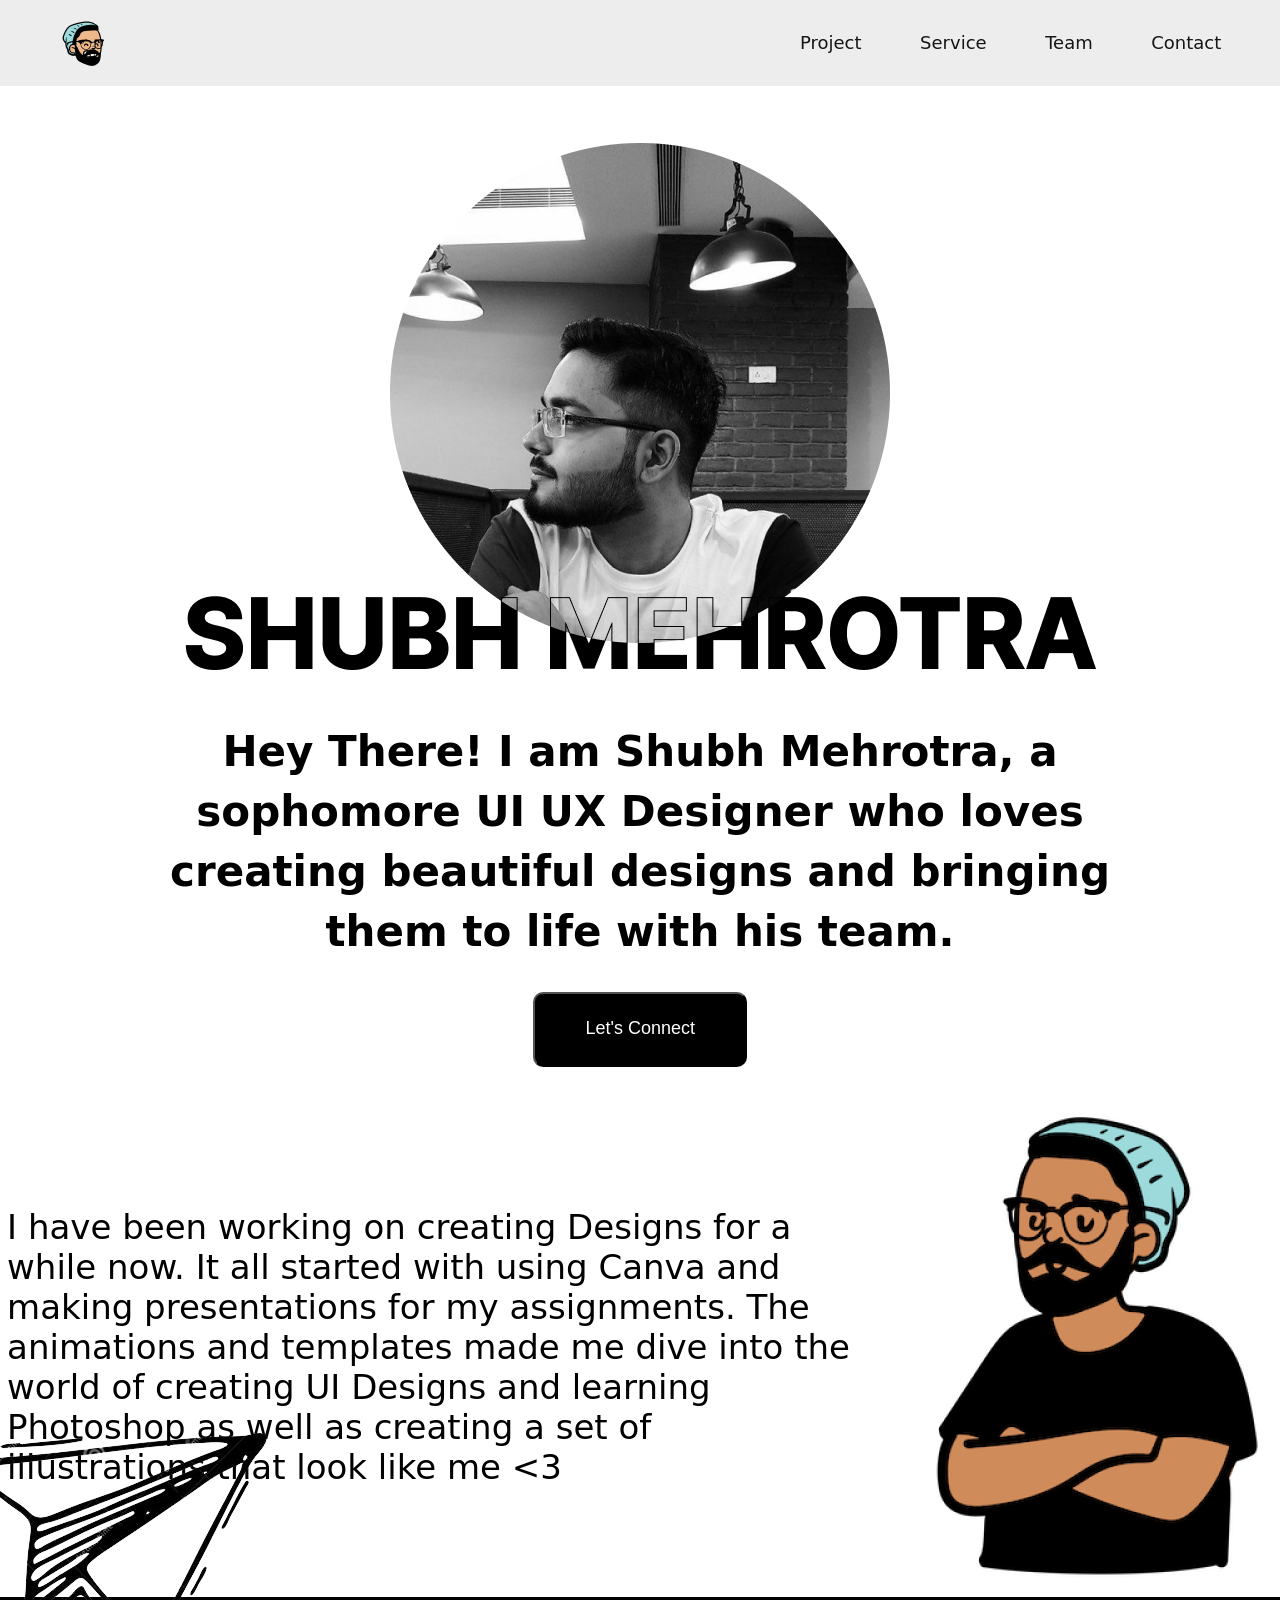
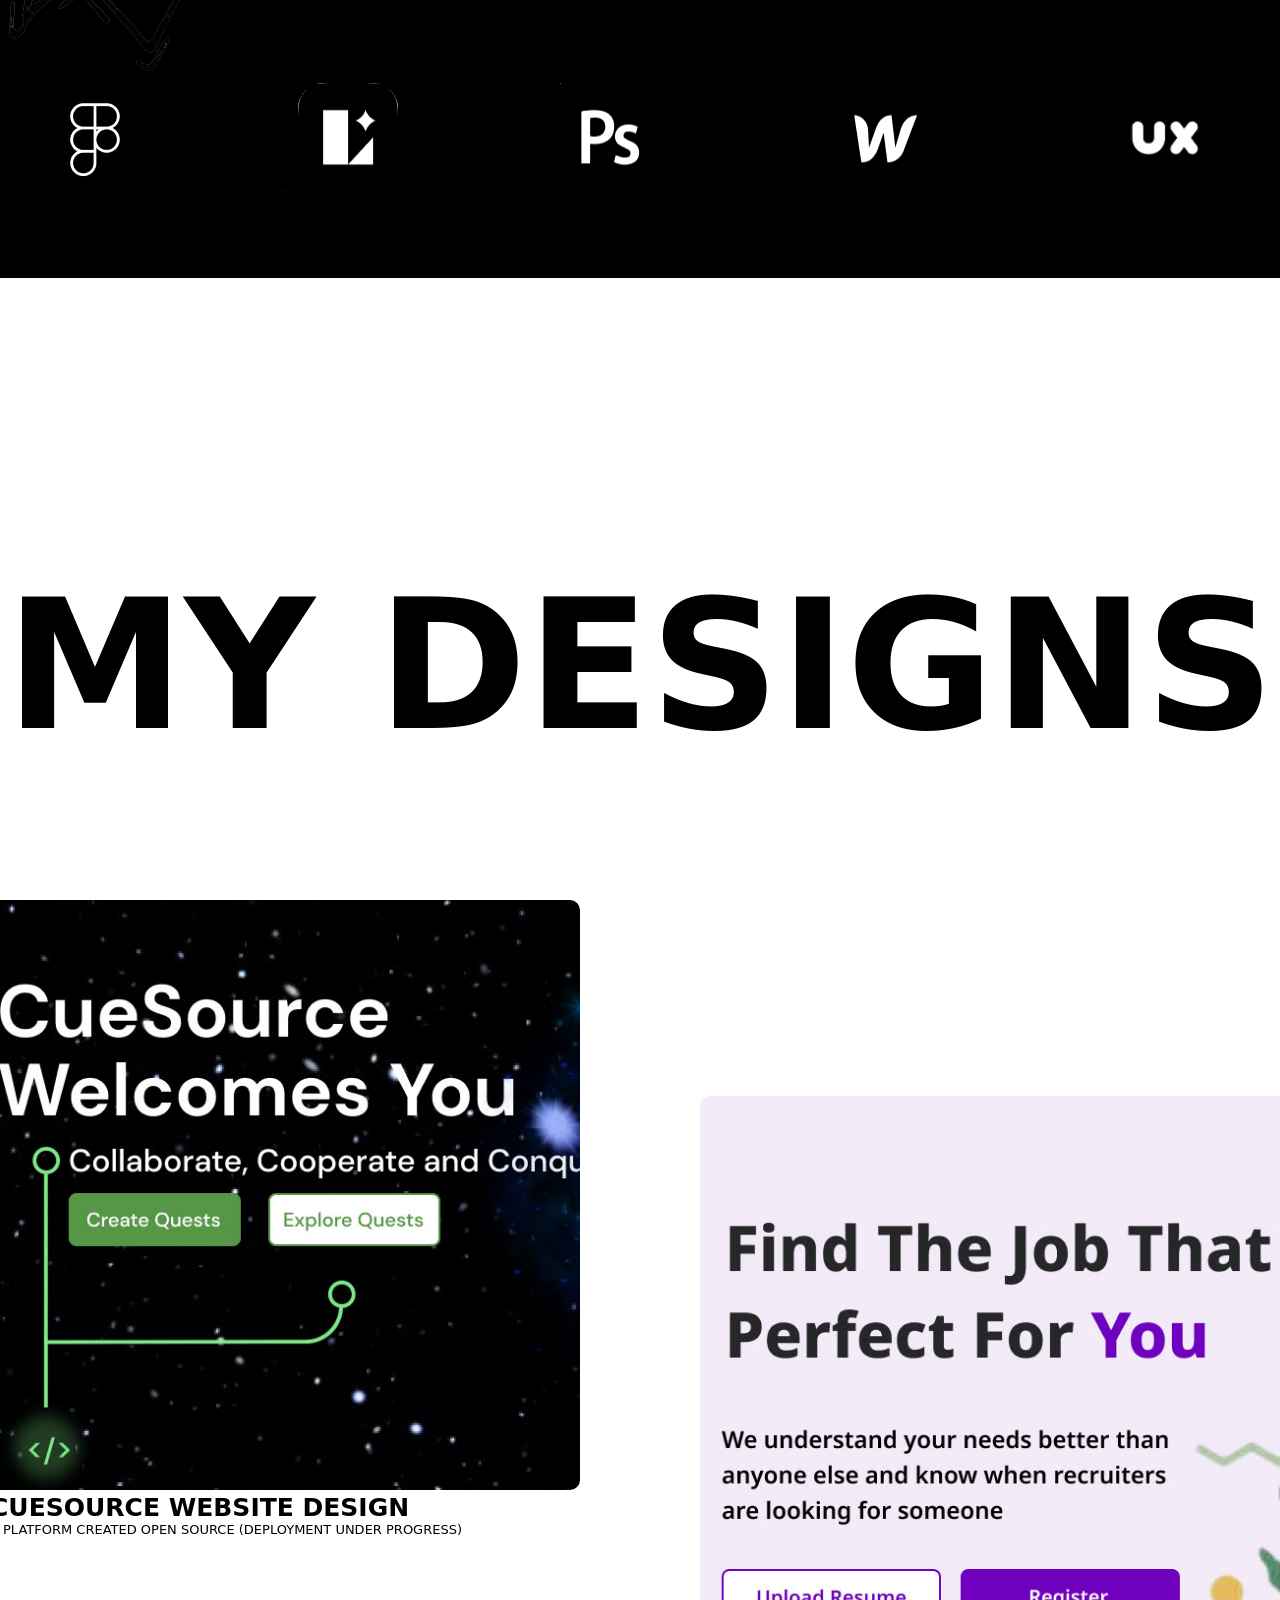
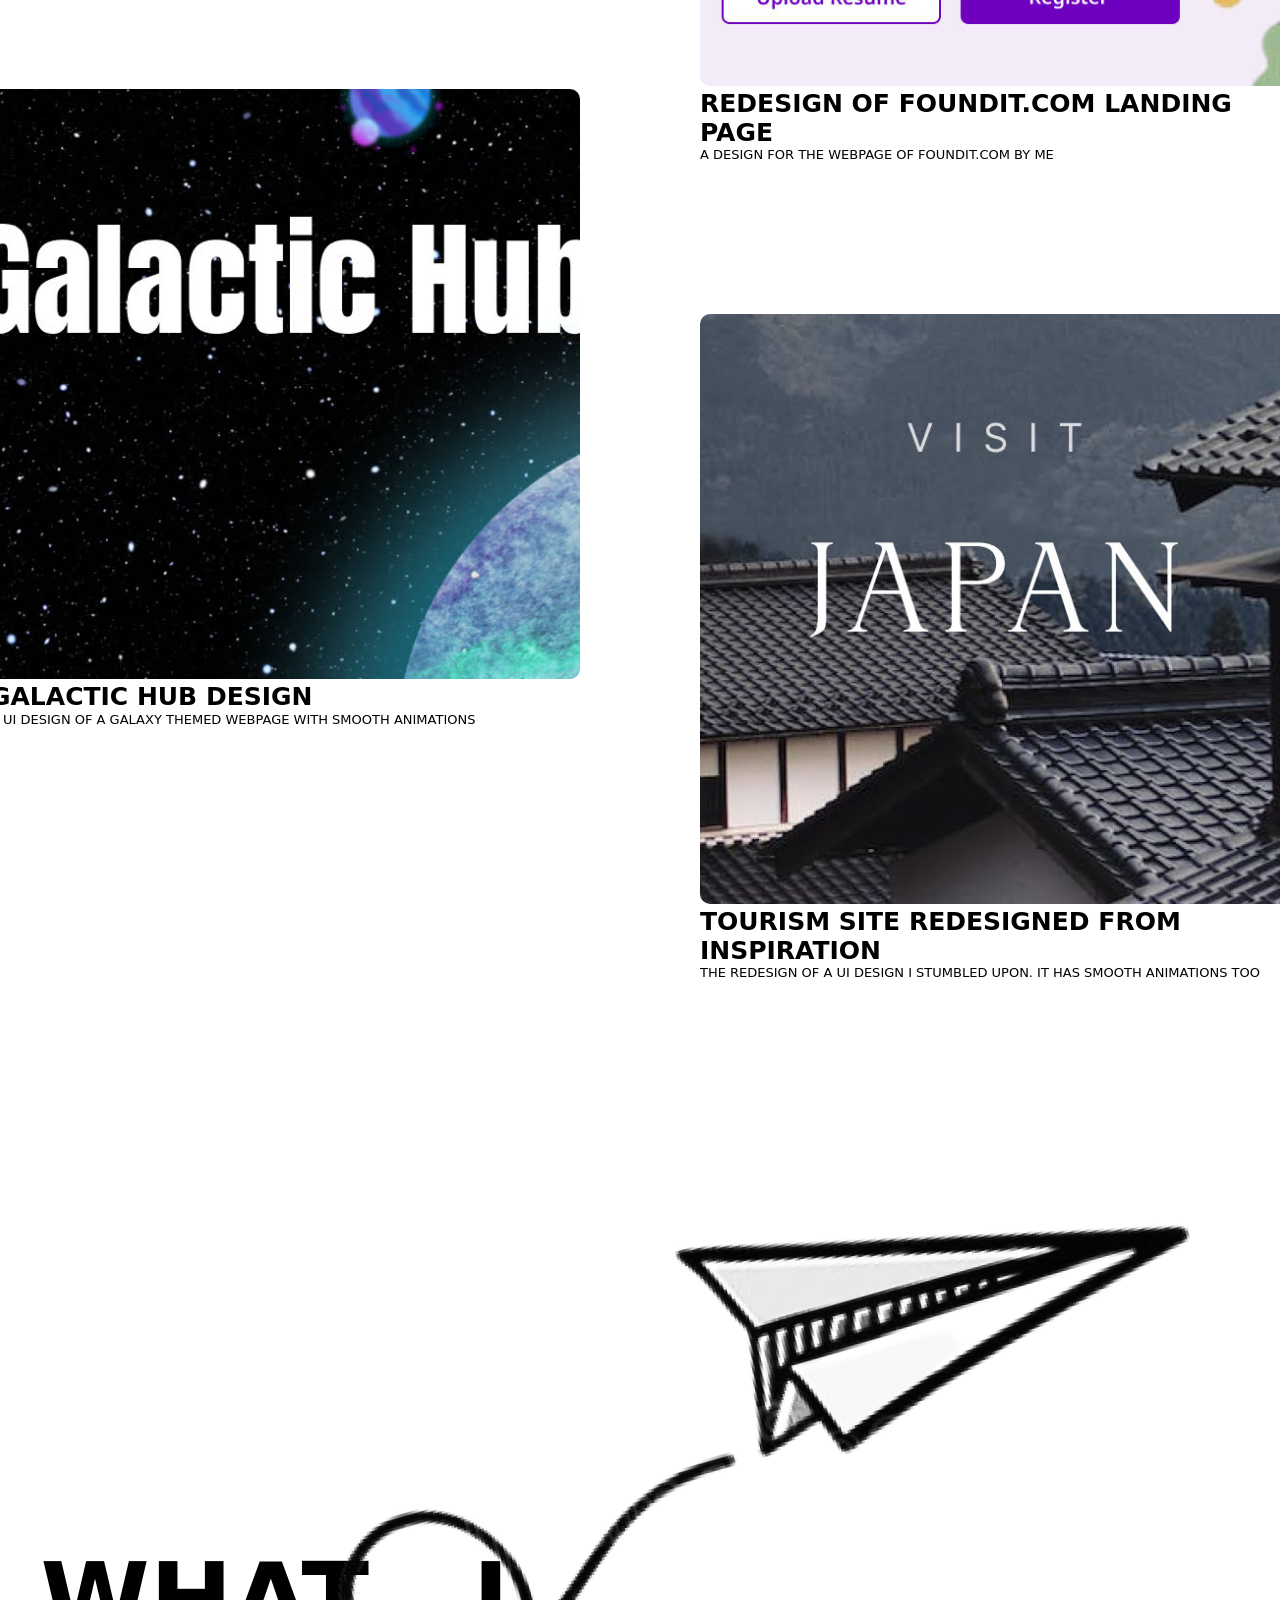
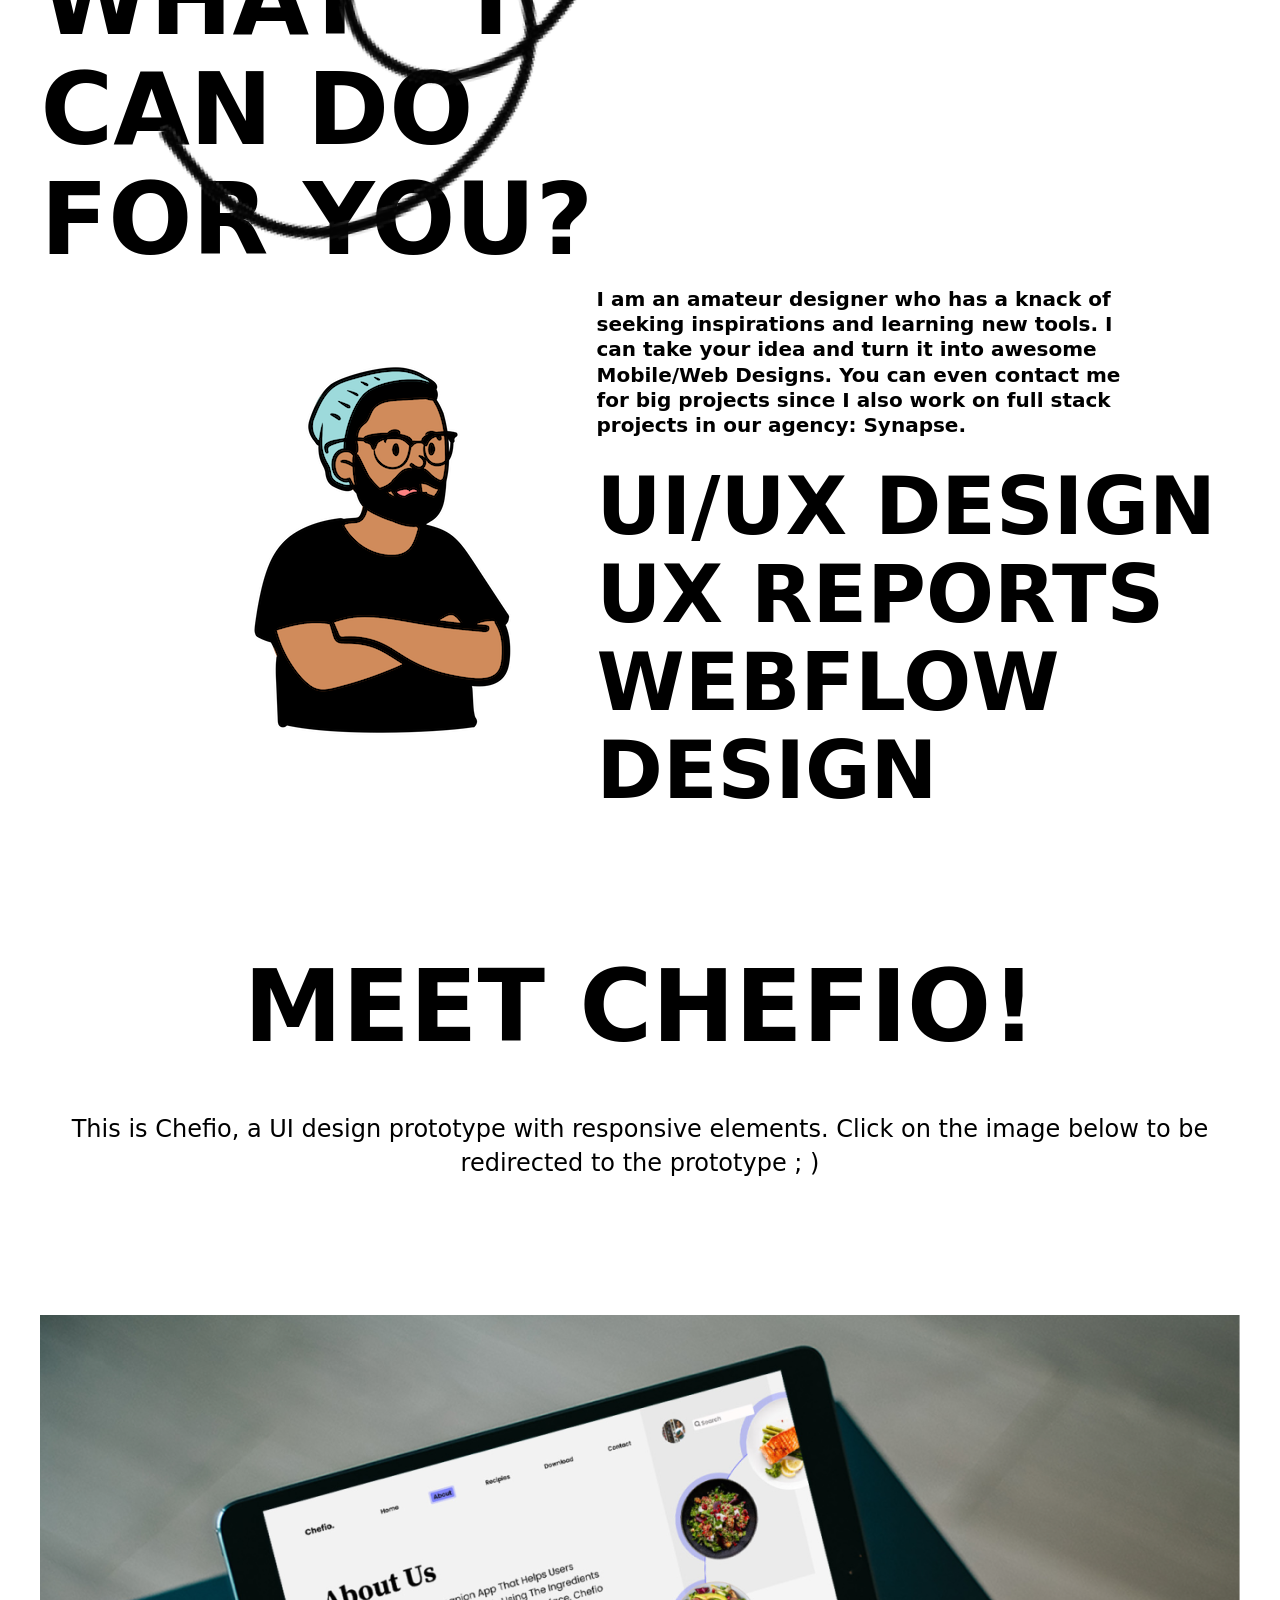
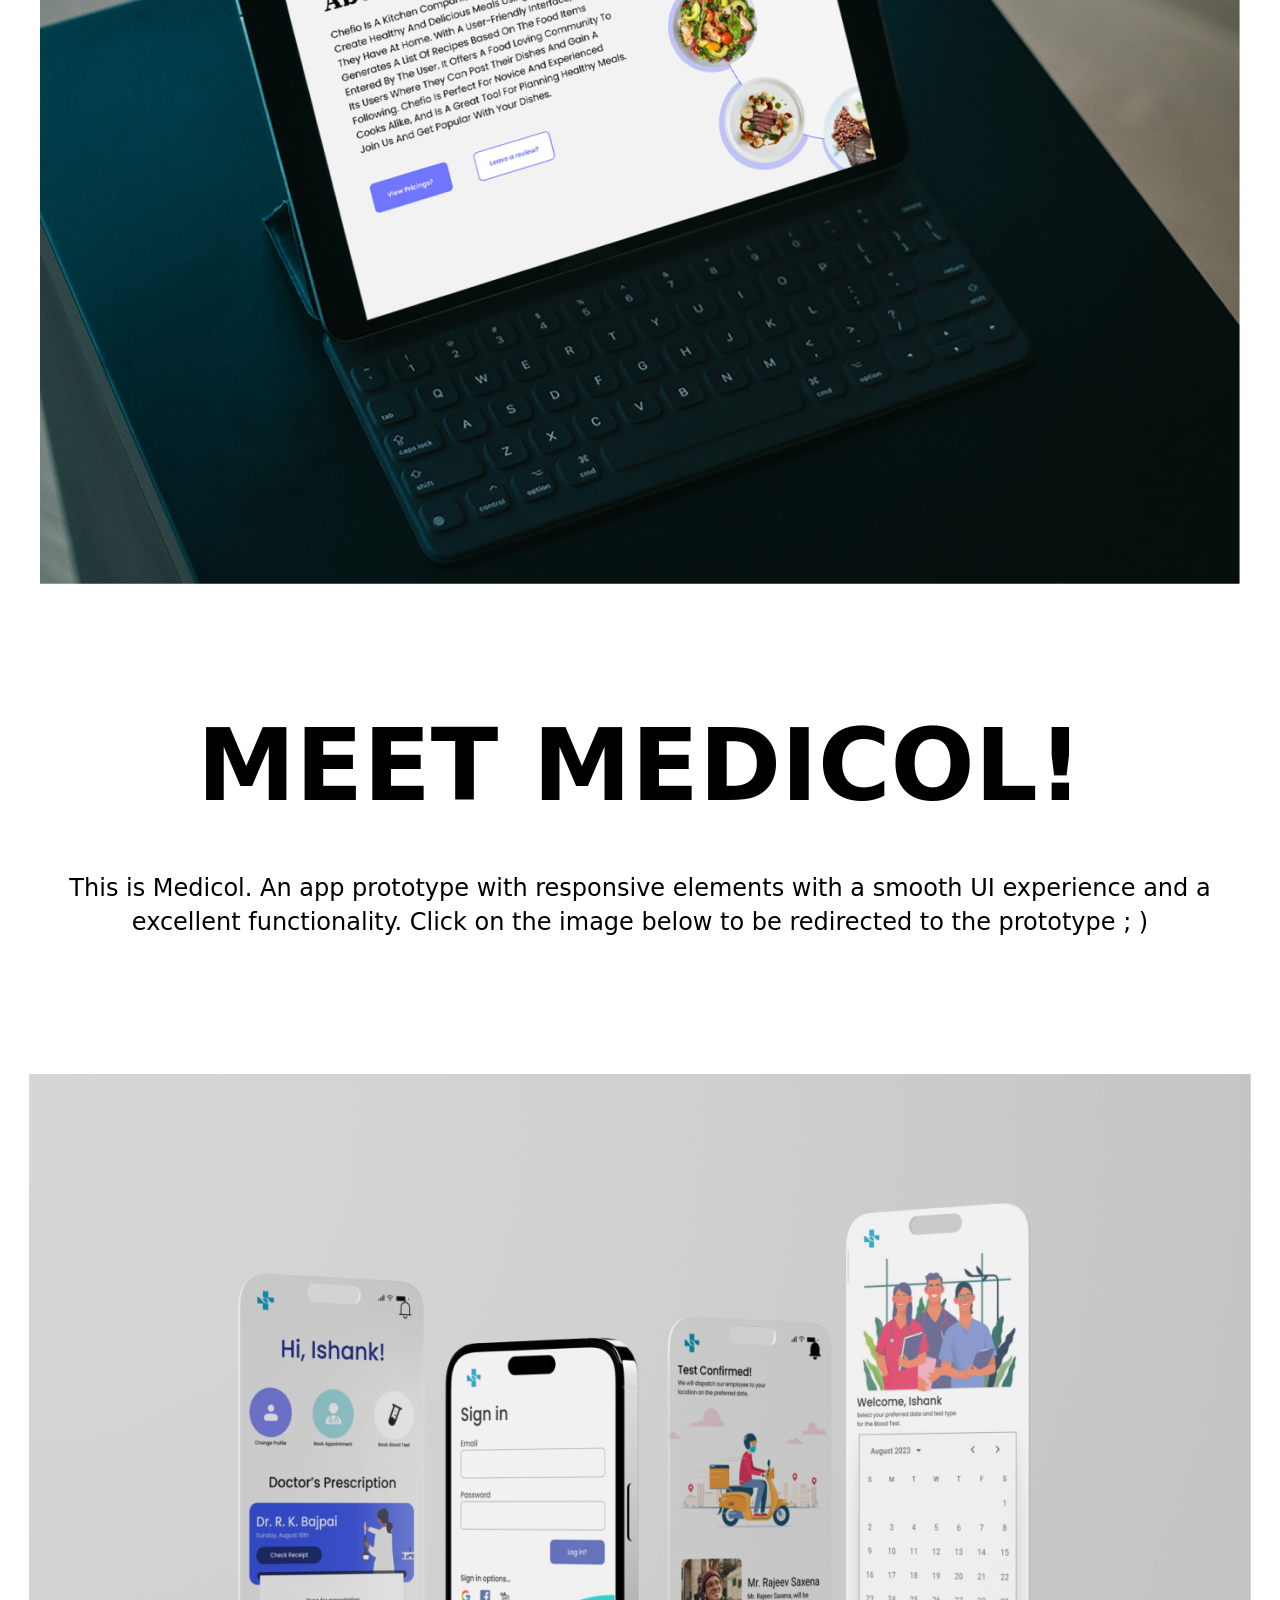
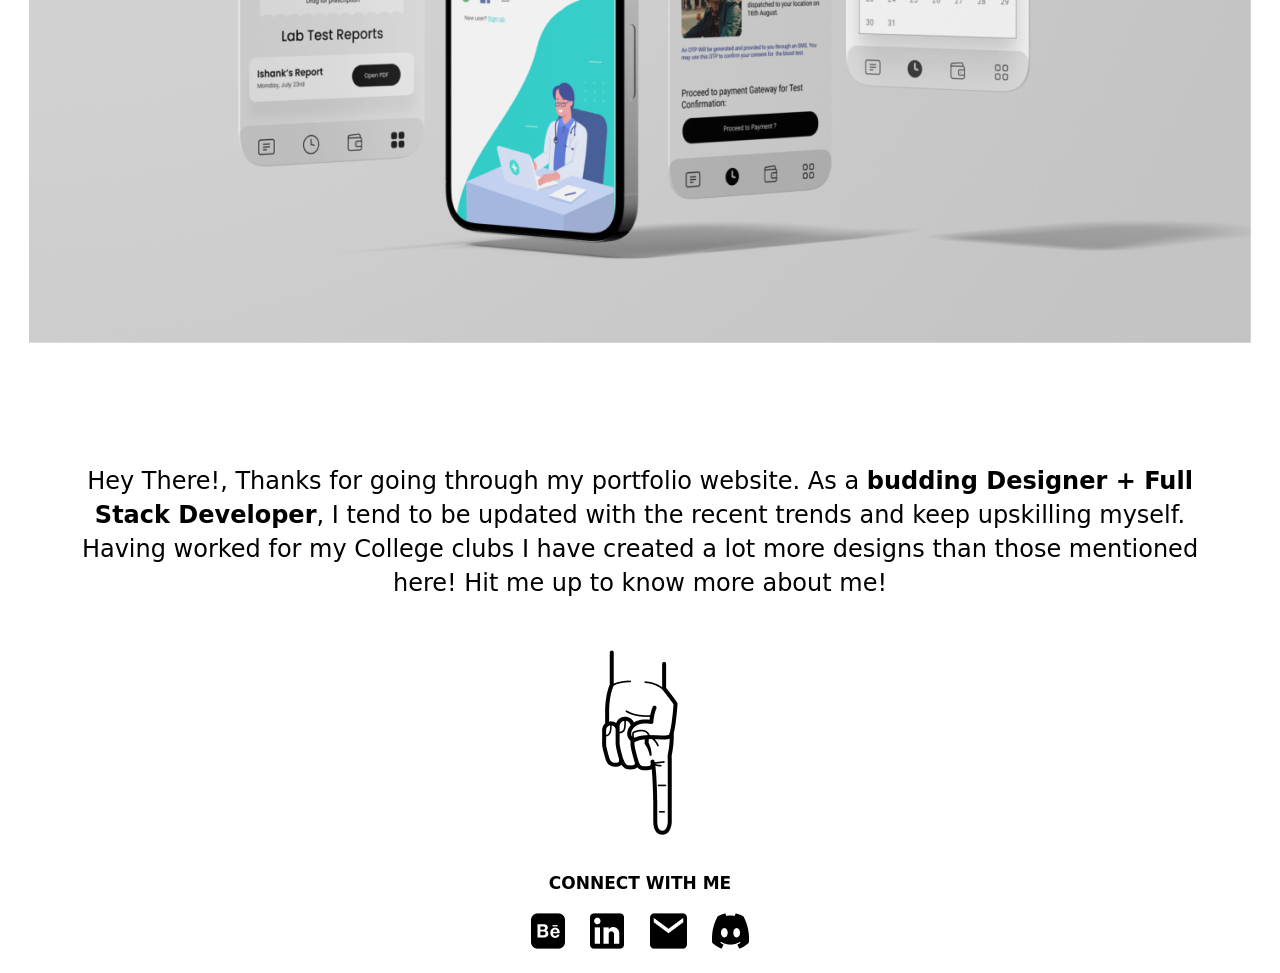
==== index.html @ b9e608ab "adding the code folder to this account" ====
<!DOCTYPE html>
<html lang="en">
<head>
  <meta name="viewport" content="width=device-width, initial-scale=1.0">
  <meta charset="UTF-8">
  <title>My Portfolio</title>
  <link rel="stylesheet" type="text/css" href="style.css">
  <link rel="icon" href="pictures/favicon.png" type="image/x-icon">
</head>
<body>

<nav id="navbar"><!-- for the navigation bar -->
  <a href="#landing--page"> <div class="logo"><img src="pictures/Shubh_AvatarSmiling%202.png" alt="logo"></div></a>
  <div class="nav-items">
    <a href="#heading--designs">Project</a>
    <a href="#asking">Service</a>

    <a href="https://agencysynapse.com/" target="_blank">Team</a>
    <a href="connect%20page.html">Contact</a>
  </div>
</nav>


<section class="main--container" id="landing--page">  <!-- for the main image and the User name along with short description and the button-->
    <br>
    <br>
    <br>

  <img src="pictures/Group%2055.png" alt="">
    <br> <br> <br> <br> <br> <br>
  <p id="text">
    Hey There! I am Shubh Mehrotra, a sophomore UI UX Designer who loves creating beautiful designs and bringing them to life with his team.
  </p>

  <a href="connect%20page.html" target="_blank"><button id="connect">

    Let's Connect
  </button></a>
</section>

<div id="moving-image"><img src="pictures/paperplane.png" alt=""></div>

<!-- for the explanation part along with my illustration -->
<section class="main--container">
  <div class="holder">
    <p id="description">
      I have been working on creating Designs for a while now. It all started with using Canva and making presentations for my assignments. The animations and templates made me dive into the world of creating UI Designs and learning Photoshop as well as creating a set of illustrations that look like me &lt;3
    </p>

    <div id="arms-crossed"><img src="pictures/Shubh_AvatarCheeky.png" alt=""></div>
  </div>

  <div id="bar">
    <img id="figma" src="pictures/lucide_figma.png" alt="">
    <img id="lunacy" src="pictures/lunacy.png" alt="">
    <img id="ps" src="pictures/Ps.png" alt="">
    <img id="webf"  src="pictures/webflow.png" alt="">
    <img id="ux"  src="pictures/Group%207.png" alt="">
  </div>
</section>
<br><br><br><br><br><br>

<section CLASS="main--container">
  <p id="heading--designs">MY DESIGNS</p>
<br><br><br><br>
  <div class="holder">
    <div class="project--placement" id="left-element">
      <div>
        <a href="https://www.figma.com/proto/IjKBmZBNKESQa8DUguGnwV/CueSource-prototype?page-id=0%3A1&type=design&node-id=1-3&viewport=230%2C245%2C0.03&t=MvjQ9tyF1krwHHkg-0&scaling=min-zoom&starting-point-node-id=1%3A3" target="_blank">
        <img class="project--image" src="pictures/cuesource.jpg" alt="CueSource">
        </a>
        <p class="head--pro">CUESOURCE WEBSITE DESIGN</p>
        <p class="sub--pro">A PLATFORM CREATED OPEN SOURCE (DEPLOYMENT UNDER PROGRESS)</p>
      </div>

      <div>
        <a href="https://www.figma.com/proto/1Qhd8JloWywslJPEGW5p5N/Untitled?page-id=0%3A1&type=design&node-id=15-2&viewport=213%2C200%2C0.11&t=Nn7W8Z1KuOinCKMb-1&scaling=min-zoom&starting-point-node-id=15%3A2&mode=design" target="_blank">
        <img class="project--image" src="pictures/project.jpg" alt="Galactic Hub">
        </a>
        <p class="head--pro">galactic hub design</p>
        <p class="sub--pro">A UI Design of a galaxy themed webpage with smooth animations</p>
      </div>
    </div>

    <div class="project--placement" id="right-element">
      <div>
        <a href="https://www.figma.com/proto/O7lVVKNFVlApymH0bA1t5F/Foundit-Opensource-contribution?page-id=0%3A1&type=design&node-id=2-490&viewport=103%2C308%2C0.12&t=BALa1jMu4kmg7Kqn-1&scaling=min-zoom&starting-point-node-id=2%3A490&mode=design" target="_blank">
        <img class="project--image" src="pictures/zuno.jpg" alt="Zuno Redesign">
        </a>
          <p class="head--pro">Redesign of foundit.com landing page</p>
        <p class="sub--pro">a design for the webpage of foundit.com by me</p>
      </div>

      <div>
        <a href="https://www.figma.com/proto/LyFrKptkEwuiLw3V8JEIEy/TOURISM-UI?page-id=0%3A1&type=design&node-id=6-64&viewport=121%2C160%2C0.03&t=hs4oXQFbhAbUtvwI-1&scaling=scale-down&starting-point-node-id=6%3A64&mode=design" target="_blank">
        <img class="project--image" src="pictures/tourism.jpg" alt="tourism site">
        </a>
        <p class="head--pro">Tourism site redesigned from inspiration</p>
        <p class="sub--pro">The redesign of a UI design i stumbled upon. It has smooth animations too</p>
      </div>
    </div>
  </div>
</section>


<section class="main--container">
  <div class="plane--2">
    <img src="pictures/paper%20plane.png" alt="flying plane illustration">
  </div>

  <p id="asking">What&nbsp;&nbsp;&nbsp;I <br>can Do for you?</p>

  <div class="holder1">
    <div id="hands--crossed"><img src="pictures/Shubh_AvatarExplaining.png" alt="I am explaining here"></div>

    <div>
      <p id="small-text1">I am an amateur designer who has a knack of seeking inspirations and learning new tools. I can take your idea and turn it into awesome Mobile/Web Designs. You can even contact me for big projects since I also work on full stack projects in our agency: Synapse.</p>
      <p id="big--text1">UI/UX design<br>ux reports<br>Webflow Design</p>
    </div>

  </div>
</section>


<section class="main--container">
  <p class="big--text2">Meet Chefio!</p>

  <p class="small-text2">This is Chefio, a UI design prototype with responsive elements. Click on the image below to be redirected to the prototype ;	&#41;</p>

  <div id="chefio--image"><a href="https://www.figma.com/community/file/1263499442324790289/Chefio" target="_blank"> <img src="pictures/ipad-pro-mockup%202.png" alt="My main project"></a></div>

  <br><br>

  <p class="big--text2">Meet Medicol!</p>

  <p class="small-text2">This is Medicol. An app prototype with responsive elements with a smooth UI experience and a excellent functionality. Click on the image below to be redirected to the prototype ;	&#41;</p>

  <div id="medicol--image"><a href="https://www.figma.com/community/file/1263245891675291289/Medicol-App-UI-Design" target="_blank"> <img src="pictures/Medico%20Mockup%20main.png" alt="My main project"></a></div>

  <br><br><br>

  <div id="trigger-area">
  <div id="conclusion">
    <p>Hey There!, Thanks for going through my portfolio website. As a <b>budding Designer + Full Stack Developer</b>, I tend to be updated with the recent trends and keep upskilling myself. Having worked for my College clubs I have created a lot more designs than those mentioned here! Hit me up to know more about me! </p>
  </div>

  <div id="pointing">
  <img src="pictures/point%20one.png" alt="">
  </div>

  <br> <br>

  <div id="end-part">
  <p id="ending--text">CONNECT WITH ME</p>
  <div id="logos">
    <a href="https://www.behance.net/shubhmehrotra" target="_blank"><img src="pictures/behance.png" alt="" class="element"></a>
    <a href="https://www.linkedin.com/in/shubhmehrotra19" target="_blank"><img src="pictures/linkedin.png" alt="" class="element"></a>
    <a href="mailto:shubhmehrotra.personal@gmail.com" target="_blank"><img src="pictures/email.png" alt="" class="element"></a>
    <a href="https://discord.com/channels/@me" target="_blank"><img src="pictures/discord.png" alt="" class="element"></a>
  </div>
  </div>
  </div>
</section>

<script src="index.js"></script>
</body>
</html>
---- style.css ----
* {
    box-sizing: border-box;
    margin: 0;
    padding: 0;
    overflow-x: clip;
}
html{
    scroll-behavior: smooth;
}

body{
    font-family: "Inter", system-ui;
    font-style: normal;
}

nav {
    position: fixed;
    top: 0;
    left: 0;
    right: 0;
    height: 86px;
    background: rgba(0, 0, 0, 0.07);
    backdrop-filter: blur(5px);
    display: flex;
    justify-content: space-between;
    align-items: center;
    padding: 0 2rem;
    z-index: 20;
}

.logo {
    width: 48.375px;
    height: 50px;
    flex-shrink: 0;
}

nav a {
    text-decoration: none;
    color: #161616;
    font-size: 18px;
    font-weight: 500;
    line-height: 23.4px;
    padding: 0 1.67rem;
}

nav a:hover {
    text-decoration: #FFFFFF;
    color: #b4b4b4;
    font-size: 18px;
    font-weight: 500;
    line-height: 23.4px;
    padding: 0 1.67rem;
}

.main--container{
    min-height: 100vh;
    width: 100vw;
    display: flex;
    flex-direction: column;
    justify-content: flex-start;
    align-items: center;
}

#landing--page{
    padding-top: 86px;
}




#text {
    width: 944px;
    text-align: center;
    margin-top: -100px;
    font-size: 42px;
    font-family: "Poppins", system-ui;
    font-weight: 600;
    line-height: 60px;
}

#connect {
    color: #FFF;
    text-align: center;
    font-size: 18px;
    font-style: normal;
    font-weight: 400;
    line-height: 21.6px;
    background: #000;
    padding: 24px 49.59px 25.59px 50px;
    border-radius: 10px;
    margin: 30px;
}

#connect:hover{
    color: #000000;
    text-align: center;
    font-size: 18px;
    font-style: normal;
    font-weight: 400;
    line-height: 21.6px;
    background-color: #FFFFFF;
    border: 2px solid black;
    padding: 24px 49.59px 25.59px 50px;
    border-radius: 10px;
    margin: 30px;
}


#description{
    width: 844.45px;
    text-align: left;
    color: #000;
    font-size: 34px;
    font-weight: 500;
}

#arms-crossed{
    width: 351.44px;
    height: 500px;
    flex-shrink: 0;
}

#moving-image {
    width: 461px;
    height: 298px;
    position: absolute;
    left: -10%;
    transform: translateY(100%);
    margin-top: -80px;
    transition: left 1s, top 1s;
}

#moving-image.move {
    animation: moveAnimation 2.5s forwards;
}

@keyframes moveAnimation {
    0% {
        left: -10%;
        top: 152%;
    }
    100% {
        left: 1100px;
        top: 390px;
    }
}
#bar{
    display: flex;
    justify-content: space-between;
    align-items: center;
    width: 1330px;
    height: 281px;
    border-radius: 20px;
    background: #000;
    padding-left: 80px;
    padding-right: 80px;
}

#figma{
    width: 80px;
    height: 80px;
    flex-shrink: 0;
}

#lunacy{
    width: 100px;
    height: 109.623px;
    flex-shrink: 0;
}

#ps{
    width: 100px;
    height: 109.623px;
    flex-shrink: 0;

}

#webf{
    width: 120px;
    height: 131.548px;
    flex-shrink: 0;
}

#ux{
    width: 120px;
    height: 120px;
    flex-shrink: 0;
}

#heading--designs{
    text-align: center;
    font-size: 180px;
    font-family: "Inter", system-ui;
    font-style: normal;
    font-weight: 800;
    margin-top: 50px;
}

.head--pro{
    font-size: 25px;
    font-family: "Inter", system-ui;
    font-style: normal;
    font-weight: 700;
    line-height: 28.6px;
    text-transform: uppercase;
}

.sub--pro{
    color: #000;
    font-size: 13px;
    font-family: "Inter", system-ui;
    font-style: normal;
    font-weight: 400;
    line-height: 16.8px;
    text-transform: uppercase;
}

.project--image{
    width: 590px;
    height: 590px;
    flex-shrink: 0;
    border-radius: 10px;
}

.holder {
    display: flex;
    flex-direction: row;
    justify-content: center;
    align-items: center;
    gap: 70px;
 }

.holder1{
    display: flex;
    flex-direction: row;
    justify-content: center;
    align-items: center;
    gap: 70px;
    margin-left: 210px;
    padding-bottom: 100px;

}
.project--placement{
    display: flex;
    justify-content: center;
    align-content: space-between;
    flex-direction: column;
    gap: 150px;
    margin: 25px;
}

#left-element {
    margin-bottom: 250px;
}

#right-element{
    margin-top: 250px;
}

.plane--2{
    width: 1313px;
    height: 538px;
    transform: rotate(-7.936deg);
    flex-shrink: 0;
    padding-top: 117px;
    margin-right: 35px
}

#asking{
    width: 669px;
    font-size: 99px;
    font-weight: 700;
    line-height: 110px;
    text-transform: uppercase;
    margin-left: -530px;
}

#hands--crossed{
    width: 378px;
    height: 552px;
    display: flex;
    justify-content: flex-end;
    align-items: center;
}

#small-text1{
    width: 540px;
    font-size: 20px;
    font-weight: 600;
    line-height: 25.2px;
}

#big--text1{
    width: 745px;
    font-size: 80px;
    font-weight: 600;
    line-height: 88px;
    text-transform: uppercase;
    margin-top: 25px;
}

.big--text2{
    text-align: center;
    font-size: 99px;
    font-weight: 700;
    line-height: 110px;
    text-transform: uppercase;
    padding-bottom: 50px;
    margin-top: 25px;
}

.small-text2{
    width: 1163px;
    text-align: center;
    font-size: 24px;
    font-weight: 500;
    line-height: 34px;
    padding-bottom: 100px;
}

#chefio--image{
    margin-top: 35px;
    margin-bottom:60px;
}

#medicol--image{
    margin-top: 35px;
    margin-bottom:60px;
}

.element{
margin: 10px;
}

#trigger-area{
    width: 100vw;
    display: flex;
    align-items: center;
    flex-direction: column;
    text-align: center;
}

#logos{
    padding: 10px;
}

#ending--text{
    font-size: 17px;
    font-style: normal;
    font-weight: 700;
}


#end-part{
    display: flex;
    justify-content: center;
    align-items: center;
    flex-direction: column;
}

#conclusion{
    width: 1163px;
    font-size: 24px;
    font-weight: 500;
    line-height: 34px;
    padding-bottom: 50px;
}

#pointing{
    display: flex;
    justify-content: center;
    animation: motionAnimation 2s  ease-in-out 8;
}

#motion-area{
    display: flex;
    justify-content: center;
    flex-direction: column;
}

@keyframes motionAnimation {
    0% {
        transform: translateY(0);
    }
    25% {
        transform: translateY(+25px);
    }
    50% {
        transform: translateY(0);
    }
    75% {
        transform: translateY(+25px);
    }
    100% {
        transform: translateY(0);
    }
}
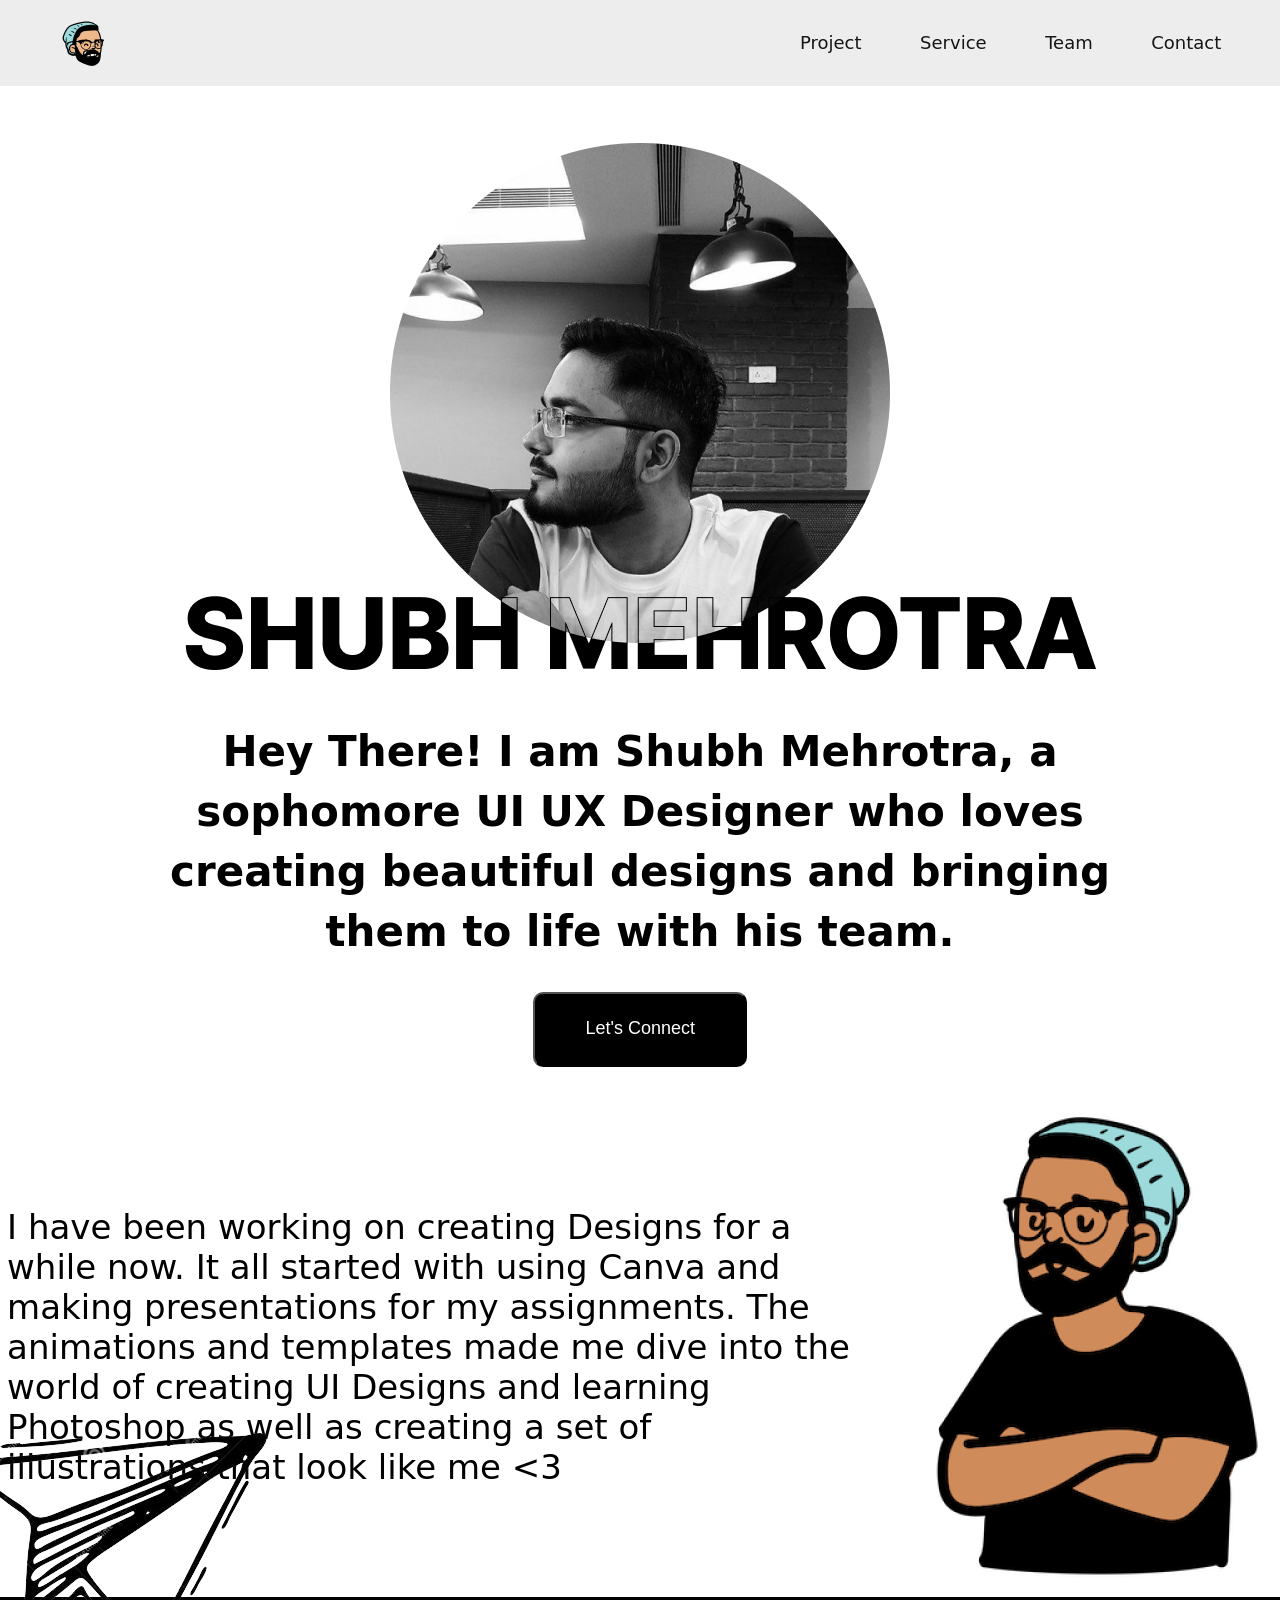
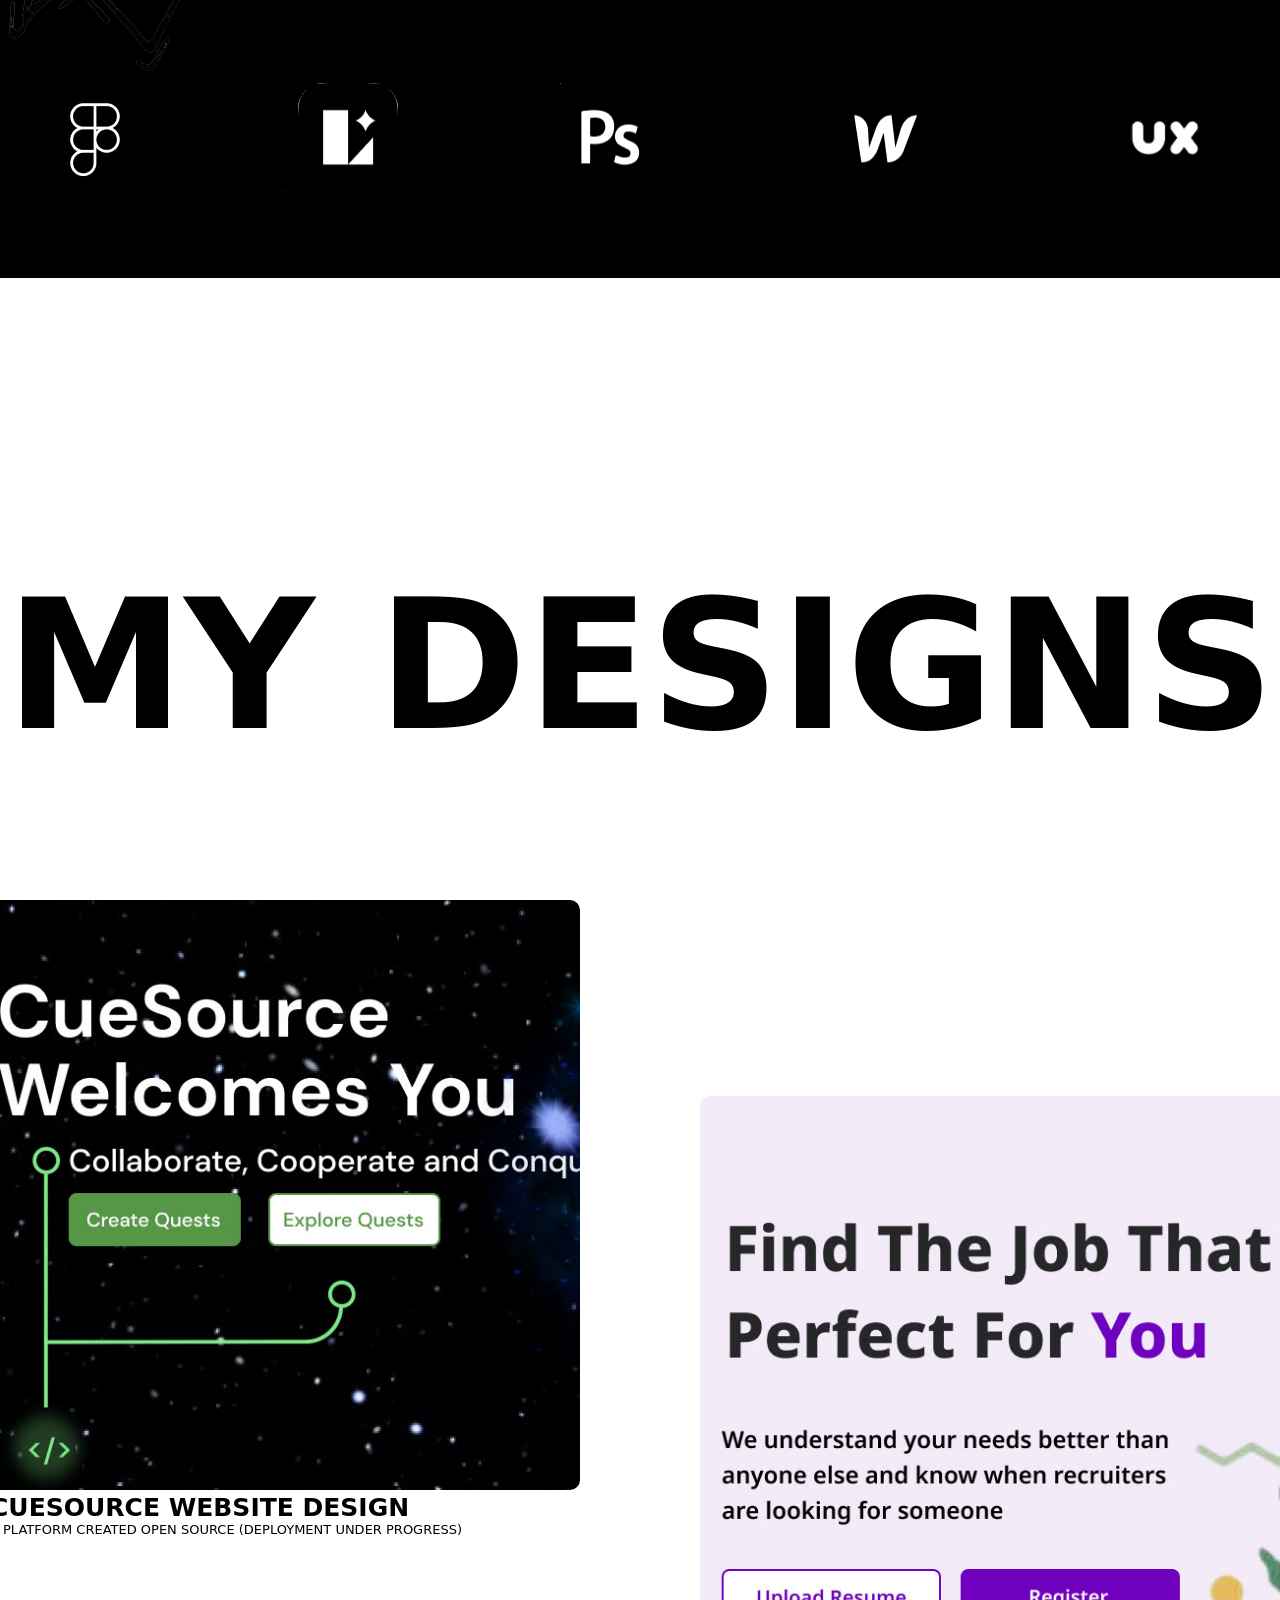
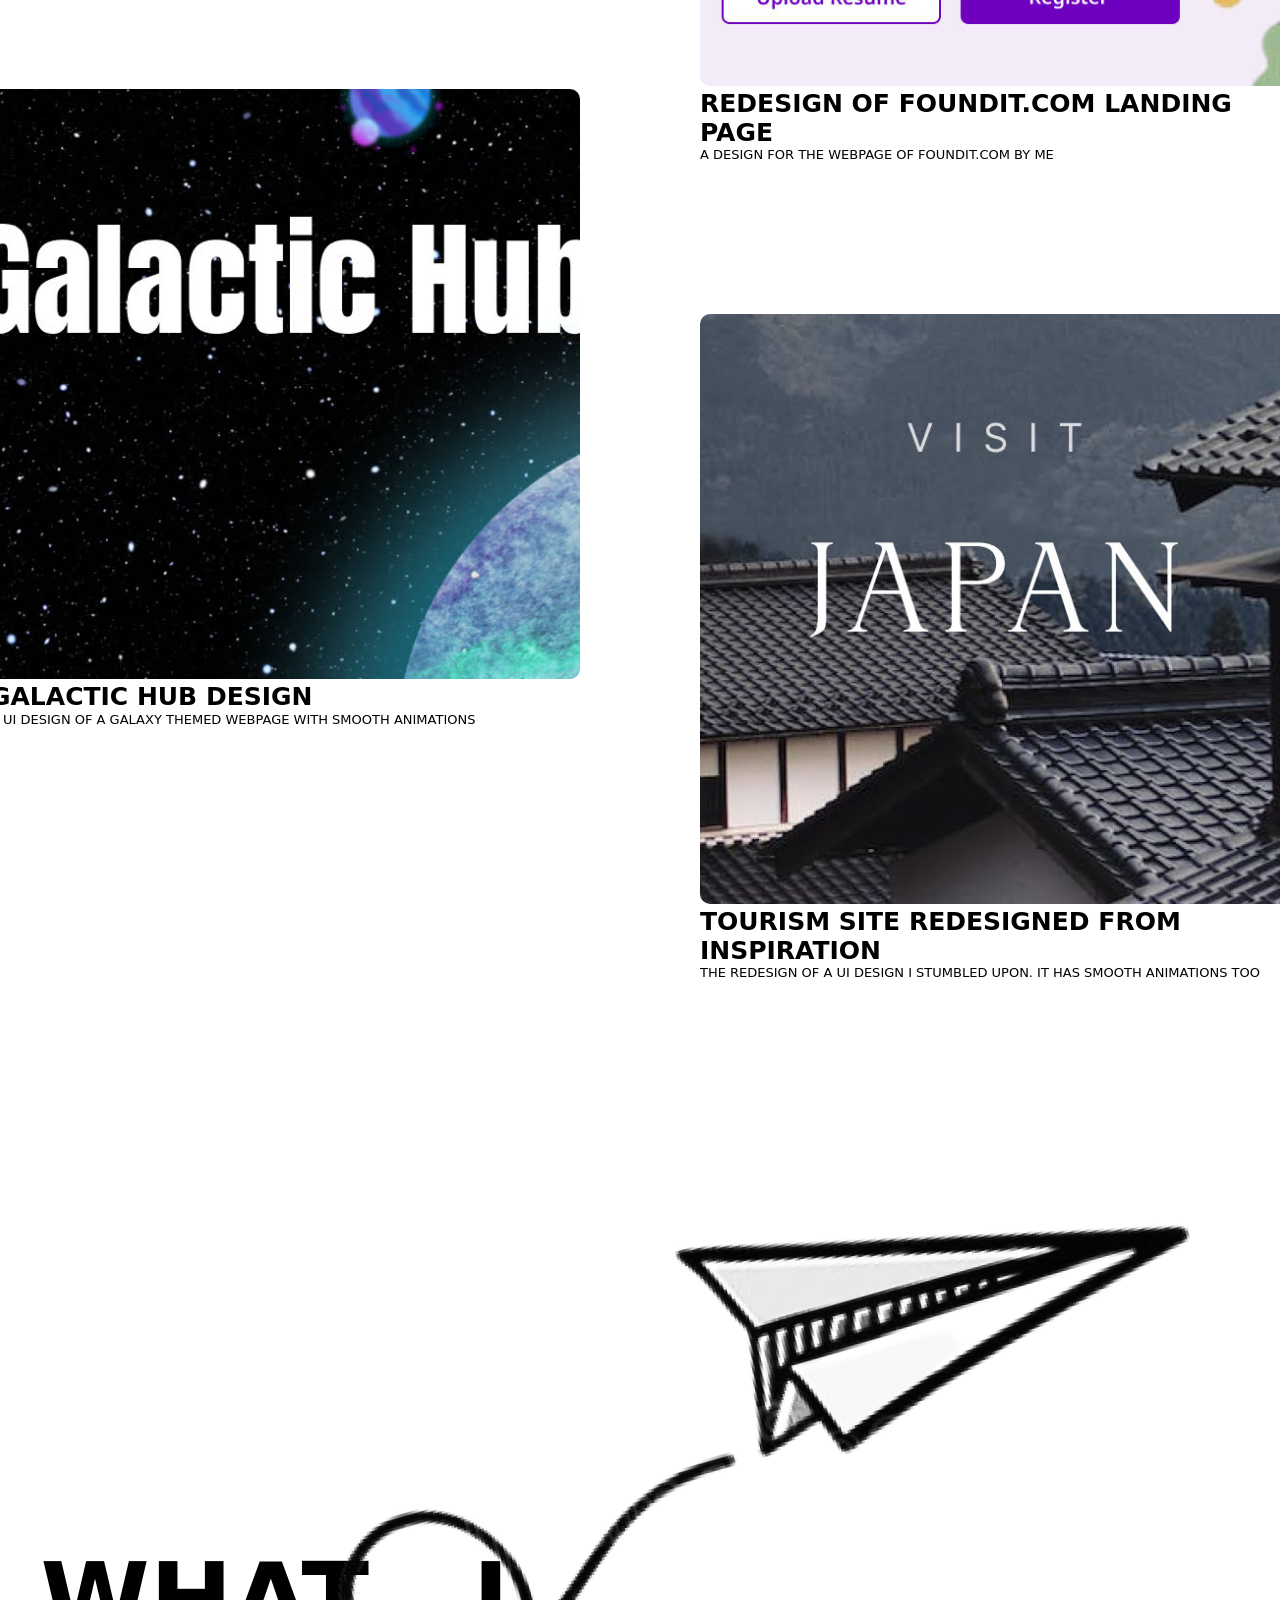
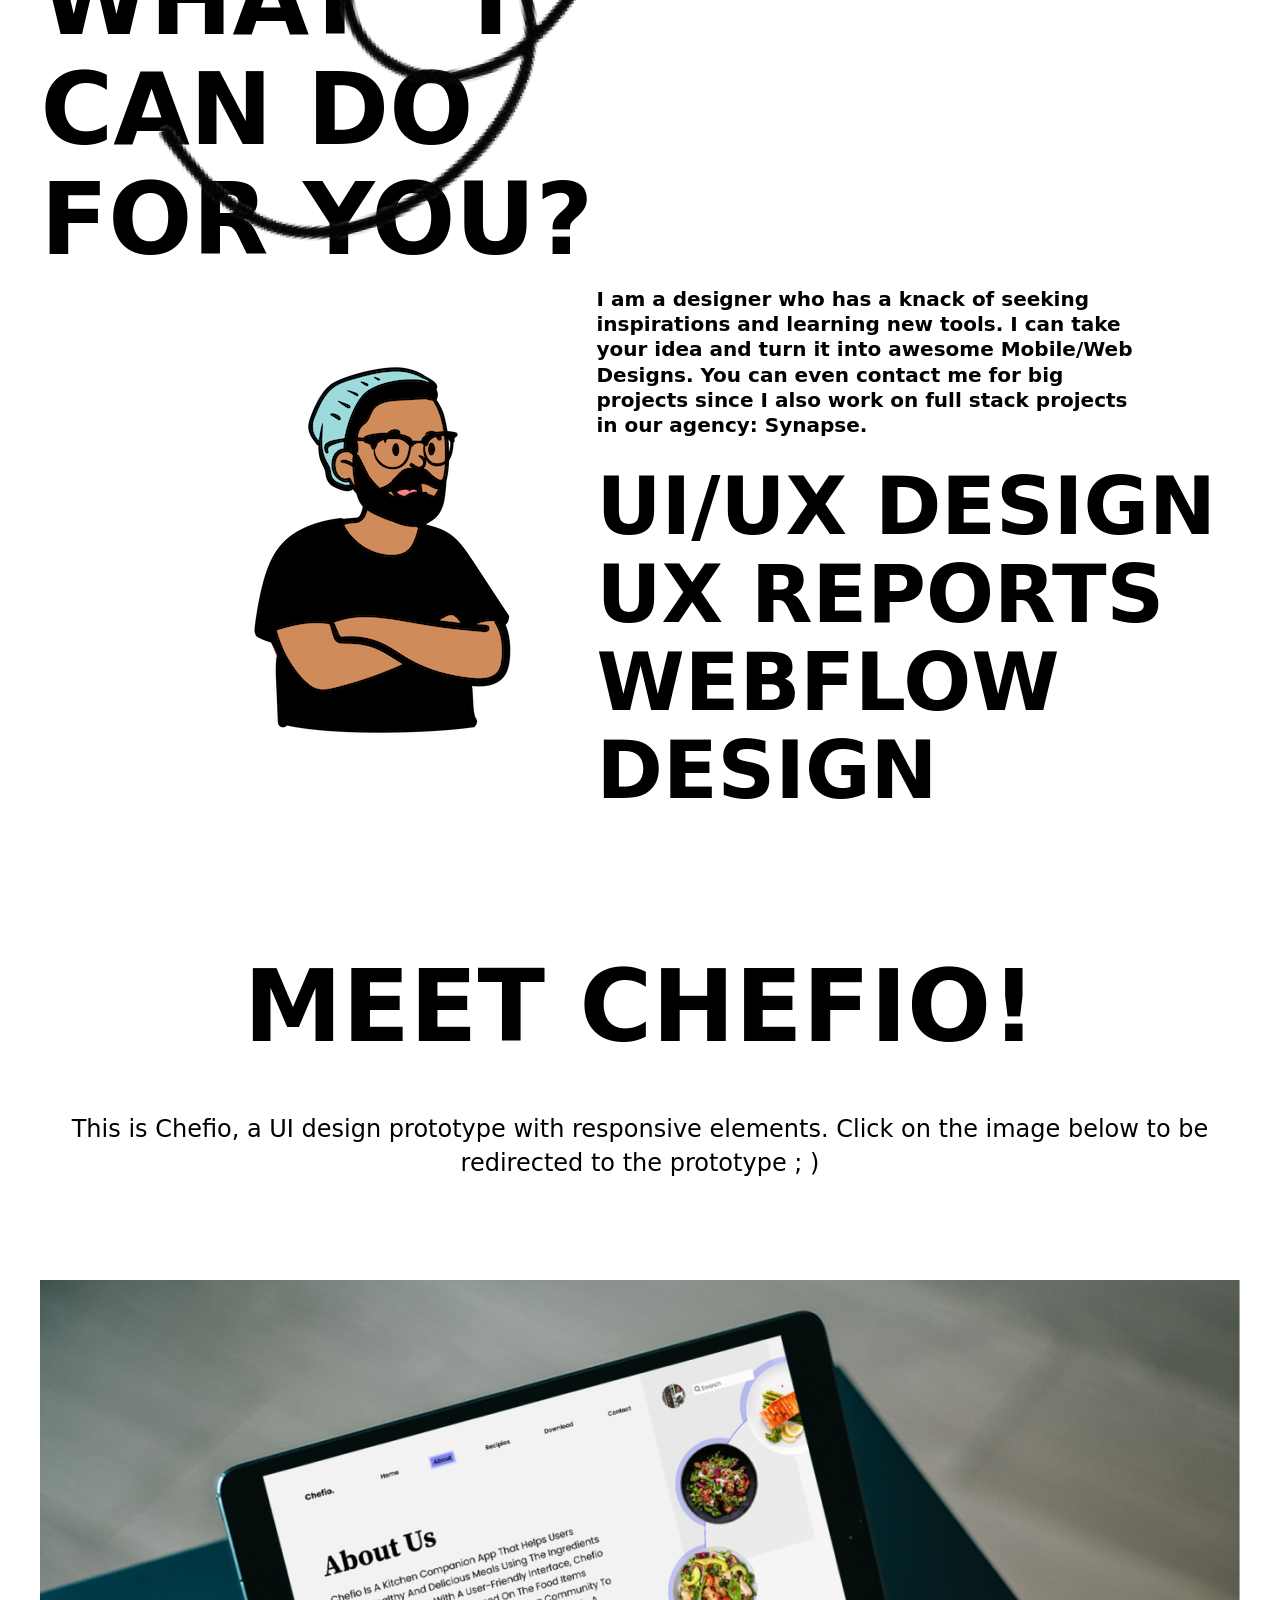
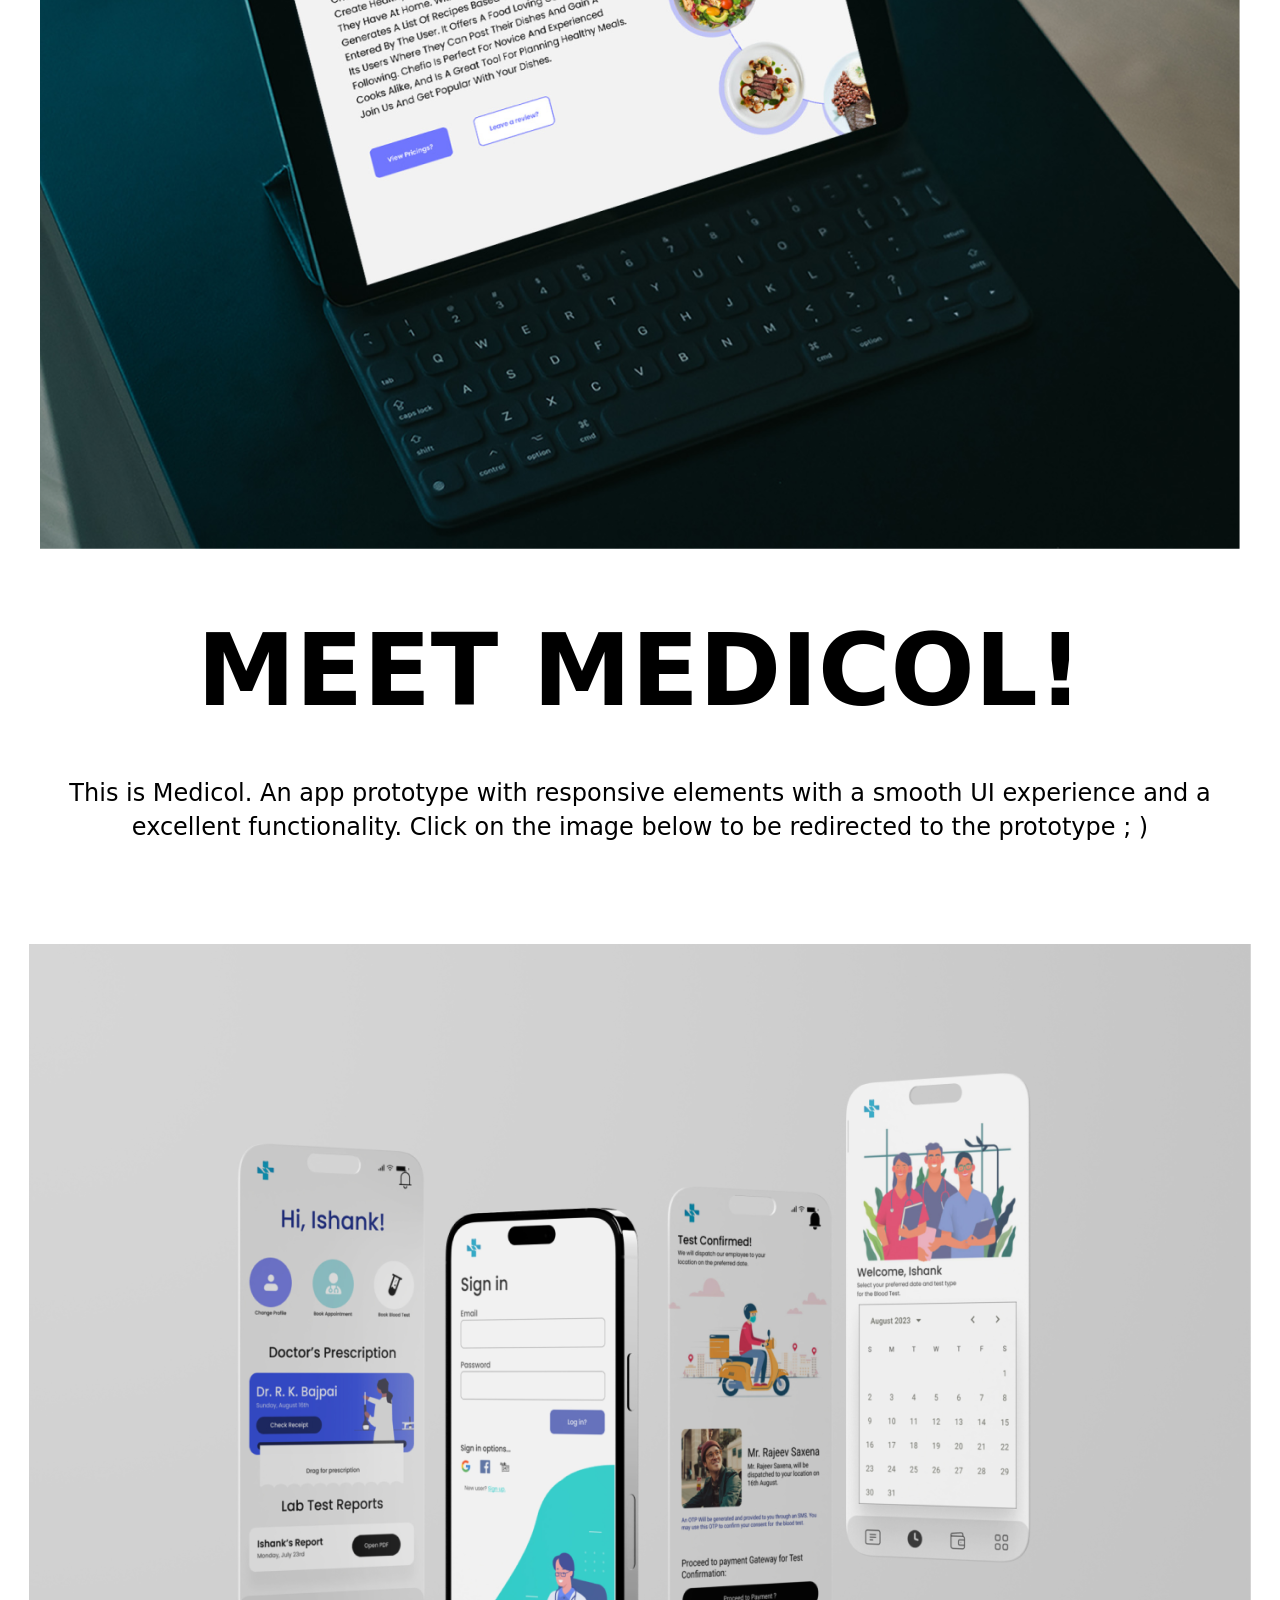
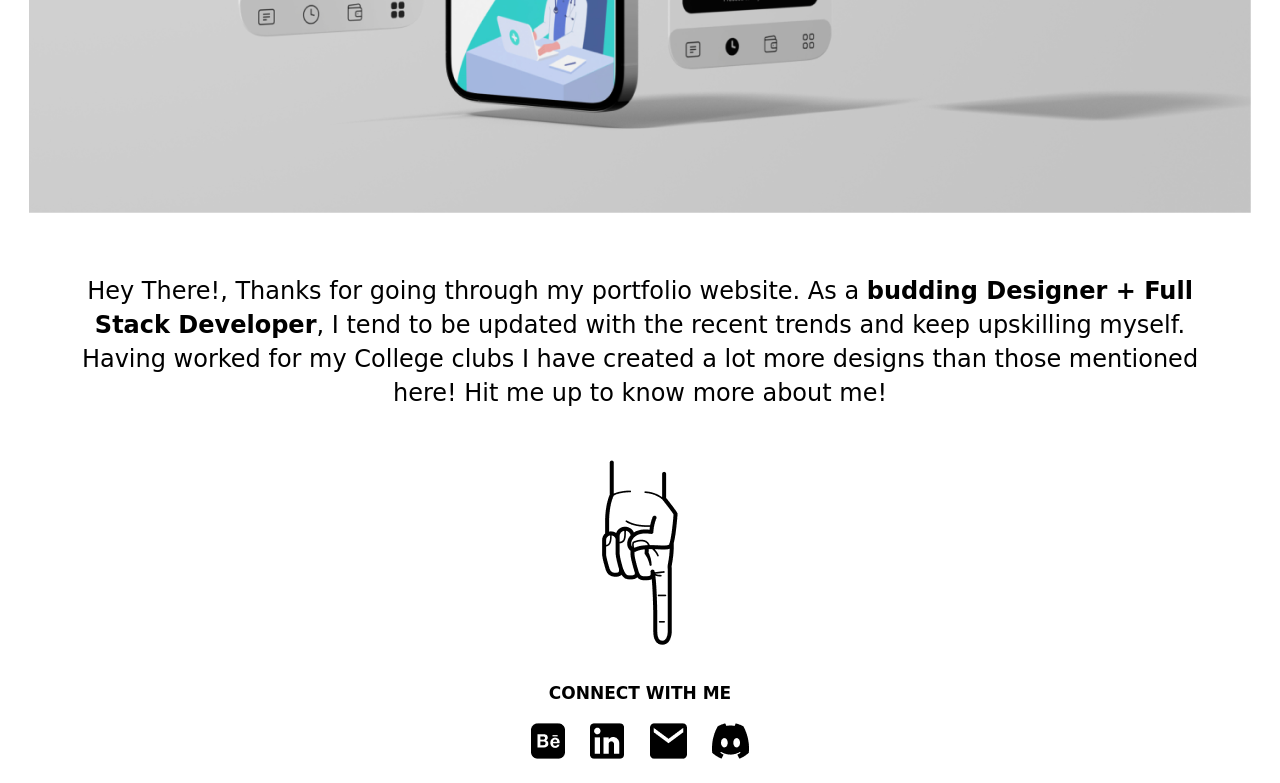
==== commit bf623467: "Update index.html with responsive design" ====
--- a/index.html
+++ b/index.html
@@ -26,7 +26,8 @@
     <br>
     <br>
 
-  <img src="pictures/Group%2055.png" alt="">
+  <img id="desktop-img" src="pictures/Group%2055.png" alt="desktop image">
+  <img id="mobile-img" src="pictures\Responsive img\Shubh.png" alt="mobile image">
     <br> <br> <br> <br> <br> <br>
   <p id="text">
     Hey There! I am Shubh Mehrotra, a sophomore UI UX Designer who loves creating beautiful designs and bringing them to life with his team.
@@ -42,6 +43,7 @@
 
 <!-- for the explanation part along with my illustration -->
 <section class="main--container">
+  <div id="arms-crossed-mobile"><img src="pictures/Shubh_AvatarCheeky.png" alt=""></div>
   <div class="holder">
     <p id="description">
       I have been working on creating Designs for a while now. It all started with using Canva and making presentations for my assignments. The animations and templates made me dive into the world of creating UI Designs and learning Photoshop as well as creating a set of illustrations that look like me &lt;3
@@ -50,6 +52,7 @@
     <div id="arms-crossed"><img src="pictures/Shubh_AvatarCheeky.png" alt=""></div>
   </div>
 
+  <img id="bar-mobile" src="pictures\Responsive img\tools.png">
   <div id="bar">
     <img id="figma" src="pictures/lucide_figma.png" alt="">
     <img id="lunacy" src="pictures/lunacy.png" alt="">
@@ -60,12 +63,12 @@
 </section>
 <br><br><br><br><br><br>
 
-<section CLASS="main--container">
+<section class="main--container">
   <p id="heading--designs">MY DESIGNS</p>
 <br><br><br><br>
   <div class="holder">
     <div class="project--placement" id="left-element">
-      <div>
+      <div class="centere">
         <a href="https://www.figma.com/proto/IjKBmZBNKESQa8DUguGnwV/CueSource-prototype?page-id=0%3A1&type=design&node-id=1-3&viewport=230%2C245%2C0.03&t=MvjQ9tyF1krwHHkg-0&scaling=min-zoom&starting-point-node-id=1%3A3" target="_blank">
         <img class="project--image" src="pictures/cuesource.jpg" alt="CueSource">
         </a>
@@ -73,7 +76,7 @@
         <p class="sub--pro">A PLATFORM CREATED OPEN SOURCE (DEPLOYMENT UNDER PROGRESS)</p>
       </div>
 
-      <div>
+      <div class="centere">
         <a href="https://www.figma.com/proto/1Qhd8JloWywslJPEGW5p5N/Untitled?page-id=0%3A1&type=design&node-id=15-2&viewport=213%2C200%2C0.11&t=Nn7W8Z1KuOinCKMb-1&scaling=min-zoom&starting-point-node-id=15%3A2&mode=design" target="_blank">
         <img class="project--image" src="pictures/project.jpg" alt="Galactic Hub">
         </a>
@@ -83,7 +86,7 @@
     </div>
 
     <div class="project--placement" id="right-element">
-      <div>
+      <div class="centere">
         <a href="https://www.figma.com/proto/O7lVVKNFVlApymH0bA1t5F/Foundit-Opensource-contribution?page-id=0%3A1&type=design&node-id=2-490&viewport=103%2C308%2C0.12&t=BALa1jMu4kmg7Kqn-1&scaling=min-zoom&starting-point-node-id=2%3A490&mode=design" target="_blank">
         <img class="project--image" src="pictures/zuno.jpg" alt="Zuno Redesign">
         </a>
@@ -91,7 +94,7 @@
         <p class="sub--pro">a design for the webpage of foundit.com by me</p>
       </div>
 
-      <div>
+      <div class="centere">
         <a href="https://www.figma.com/proto/LyFrKptkEwuiLw3V8JEIEy/TOURISM-UI?page-id=0%3A1&type=design&node-id=6-64&viewport=121%2C160%2C0.03&t=hs4oXQFbhAbUtvwI-1&scaling=scale-down&starting-point-node-id=6%3A64&mode=design" target="_blank">
         <img class="project--image" src="pictures/tourism.jpg" alt="tourism site">
         </a>
@@ -109,15 +112,26 @@
   </div>
 
   <p id="asking">What&nbsp;&nbsp;&nbsp;I <br>can Do for you?</p>
-
+  <img id="mobile-plane" src="pictures\Responsive img\aeroplanr.png" alt="plane">
+  
   <div class="holder1">
-    <div id="hands--crossed"><img src="pictures/Shubh_AvatarExplaining.png" alt="I am explaining here"></div>
+      <div id="hands--crossed"><img src="pictures/Shubh_AvatarExplaining.png" alt="I am explaining here"></div>
 
     <div>
-      <p id="small-text1">I am an amateur designer who has a knack of seeking inspirations and learning new tools. I can take your idea and turn it into awesome Mobile/Web Designs. You can even contact me for big projects since I also work on full stack projects in our agency: Synapse.</p>
+      <p id="small-text1">I am a designer who has a knack of seeking inspirations and learning new tools. I can take your idea and turn it into awesome Mobile/Web Designs. You can even contact me for big projects since I also work on full stack projects in our agency: Synapse.</p>
       <p id="big--text1">UI/UX design<br>ux reports<br>Webflow Design</p>
     </div>
+</div>
+     
 
+    <div class="holder-mobile">
+    <div id="mobile-part">
+      <p id="small-text1">I am a designer who has a knack of seeking inspirations and learning new tools. I can take your idea and turn it into awesome Mobile/Web Designs. You can even contact me for big projects since I also work on full stack projects in our agency: Synapse.</p>
+    <div id="mobile-placement">
+      <div id="hands--crossed"><img src="pictures/Shubh_AvatarExplaining.png" alt="I am explaining here"></div>
+      <p id="big--text1">UI/UX design<br>ux reports<br>Webflow Design</p>
+    </div>
+    </div>
   </div>
 </section>
 
@@ -127,7 +141,8 @@
 
   <p class="small-text2">This is Chefio, a UI design prototype with responsive elements. Click on the image below to be redirected to the prototype ;	&#41;</p>
 
-  <div id="chefio--image"><a href="https://www.figma.com/community/file/1263499442324790289/Chefio" target="_blank"> <img src="pictures/ipad-pro-mockup%202.png" alt="My main project"></a></div>
+  <div id="chefio--image1"><a href="https://www.figma.com/community/file/1263499442324790289/Chefio" target="_blank"> <img src="pictures/ipad-pro-mockup%202.png" alt="My main project"></a></div>
+  <div id="chefio--image2"><a href="https://www.figma.com/community/file/1263499442324790289/Chefio" target="_blank"> <img src="pictures\Responsive img\chefio.png" alt="My main project"></a></div>
 
   <br><br>
 
@@ -135,8 +150,8 @@
 
   <p class="small-text2">This is Medicol. An app prototype with responsive elements with a smooth UI experience and a excellent functionality. Click on the image below to be redirected to the prototype ;	&#41;</p>
 
-  <div id="medicol--image"><a href="https://www.figma.com/community/file/1263245891675291289/Medicol-App-UI-Design" target="_blank"> <img src="pictures/Medico%20Mockup%20main.png" alt="My main project"></a></div>
-
+  <div id="medicol--image1"><a href="https://www.figma.com/community/file/1263245891675291289/Medicol-App-UI-Design" target="_blank"> <img src="pictures/Medico%20Mockup%20main.png" alt="My main project"></a></div>
+  <div id="medicol--image2"><a href="https://www.figma.com/community/file/1263245891675291289/Medicol-App-UI-Design" target="_blank"> <img src="pictures\Responsive img\Medicol.png" alt="My main project"></a></div>
   <br><br><br>
 
   <div id="trigger-area">
--- a/style.css
+++ b/style.css
@@ -43,8 +43,8 @@
     padding: 0 1.67rem;
 }
 
-nav a:hover {
-    text-decoration: #FFFFFF;
+#navbar a:hover {
+    text-decoration: underline;
     color: #b4b4b4;
     font-size: 18px;
     font-weight: 500;
@@ -65,7 +65,13 @@
     padding-top: 86px;
 }
 
-
+#desktop-img{
+    display: block;
+}
+
+#mobile-img{
+    display: none;
+}
 
 
 #text {
@@ -238,8 +244,8 @@
     gap: 70px;
     margin-left: 210px;
     padding-bottom: 100px;
-
-}
+}
+
 .project--placement{
     display: flex;
     justify-content: center;
@@ -396,3 +402,358 @@
     }
 }
 
+#arms-crossed-mobile{
+    display: none;
+}
+
+#bar-mobile{
+    display: none;
+}
+
+#mobile-plane{
+    display: none;
+}
+
+.holder-mobile{
+    display: none;
+}
+
+#chefio--image2{
+    display: none;
+}
+
+#medicol--image2{
+    display: none;
+}
+
+@media only screen and (max-width: 768px) {
+    * {
+        box-sizing: border-box;
+        margin: 0;
+        padding: 0;
+        overflow-x: clip;
+    }
+
+    html{
+        scroll-behavior: smooth;
+    }
+    
+    body{
+        font-family: "Inter", system-ui;
+        font-style: normal;
+    }
+    
+    nav {
+        position: fixed;
+        top: 0;
+        left: 0;
+        right: 0;
+        height: 86px;
+        background: rgba(0, 0, 0, 0.07);
+        backdrop-filter: blur(5px);
+        display: flex;
+        justify-content: space-between;
+        align-items: center;
+        padding: 0 5px;
+        z-index: 20;
+    }
+    
+    .logo {
+        width: 45px;
+        height: 45px;
+        flex-shrink: 0;
+    }
+    
+    nav a {
+        color: #000;
+        font-family: Inter;
+        font-size: 16px;
+        font-style: normal;
+        font-weight: 500;
+        line-height: 23.4px; /* 146.25% */
+    }
+    
+
+    #desktop-img {
+        display: none;
+    }
+
+    #mobile-img {
+        display: block;
+        margin-bottom: 120px;
+    }
+
+    #text{
+        padding: 0 20px;
+        display: flex;
+        width: 100%;
+        height: 106px;
+        flex-direction: column;
+        justify-content: center;
+        flex-shrink: 0;
+        color: #000;
+        text-align: center;
+        font-family: Poppins;
+        font-size: 18px;
+        font-style: normal;
+        font-weight: 600;
+        line-height: 41.5px; /* 230.556% */
+        margin-bottom: 60px;
+    }
+
+    #connect{
+        display: flex;
+        align-items: center;
+        padding: 15px 18px;
+        height: 50px;
+        border-radius: 10px;
+        background: #000;
+        color: #FFF;
+        text-align: center;
+        font-family: Inter;
+        font-size: 16px;
+        font-style: normal;
+        font-weight: 400;
+    }
+
+    #connect:hover{
+        color: #000000;
+        text-align: center;
+        font-size: 16px;
+        font-style: normal;
+        font-weight: 400;
+        background-color: #FFFFFF;
+        border: 2px solid black;
+        border-radius: 10px;
+        padding: 15px 18px;
+    }
+
+    #moving-image{
+        display: none;
+    }
+
+    #arms-crossed {
+        display: none; 
+    }
+
+    #arms-crossed-mobile {
+        display: flex;
+        scale: 0.75;
+        flex-shrink: 0;
+    }
+
+    #description{
+        padding: 0 30px;
+        color: #000;
+        text-align: center;
+        font-family: Inter;
+        font-size: 18px;
+        font-style: normal;
+        font-weight: 600;
+        line-height: 36.3px; 
+        margin-bottom: 40px;
+        width: fit-content;
+        height: 294px;
+        flex-shrink: 0;
+        margin-bottom: 200px;
+    }
+
+    #bar{
+        display: none;
+    }
+
+    #bar-mobile {
+        display: block;
+        transform: scale(1.1);
+    }
+
+    #heading--designs{
+        color: #000;
+        text-align: center;
+        font-family: Inter;
+        font-size: 48px;
+        font-style: normal;
+        font-weight: 800;
+        line-height: 110px; /* 229.167% */
+        text-transform: uppercase;
+    }
+
+    .head--pro{
+        color: #000;
+        text-align: center;
+        font-family: Inter;
+        font-size: 20px;
+        font-style: normal;
+        font-weight: 700;
+        line-height: 28.6px; /* 143% */
+        text-transform: uppercase;
+        margin-bottom: 10px;
+    }
+    
+    .sub--pro{
+        color: #000;
+        text-align: center;
+        font-family: Inter;
+        font-size: 13px;
+        font-style: normal;
+        font-weight: 400;
+        line-height: 16.8px; /* 129.231% */
+        text-transform: uppercase;
+    }
+
+    .centere{
+        display: flex;
+        justify-content: center;
+        align-items: center;
+        flex-direction: column;
+    }
+
+    .project--image{
+        width: 300px;
+        height: 300px;
+        flex-shrink: 0;
+        border-radius: 10px;
+        margin-bottom: 20px;
+    }
+
+    .holder {
+        display: flex;
+        flex-direction: column;
+        justify-content: center;
+        align-items: center;
+     }
+    
+    .project--placement{
+        display: flex;
+        justify-content: center;
+        align-content: space-between;
+        flex-direction: column;
+        margin: 0 100px;
+    }
+    
+    #left-element {
+        margin-bottom: 0;
+    }
+    
+    #right-element{
+        margin-top: 0;
+    }
+
+    .plane--2{
+        display: none;
+    }
+
+    #asking{
+        display: none;
+    }
+
+    #mobile-plane {
+        display: block;
+        margin-bottom: 50px;
+    }
+    
+    .holder1 {
+        display: none;
+    }
+
+    .holder-mobile{
+        display: block;
+        justify-content: center;
+        flex-direction: column;
+    }
+
+    #mobile-part{
+        display: flex;
+        justify-content: center;
+        align-items: center;
+        flex-direction: column;
+    }
+
+    #small-text1{
+        color: #000;
+        text-align: center;
+        font-family: Inter;
+        font-size: 20px;
+        font-style: normal;
+        font-weight: 600;
+        line-height: 26.7px;
+        display: flex;
+        width: 322px;
+        height: 101px;
+        flex-direction: column;
+        justify-content: center;
+        flex-shrink: 0;
+        margin-bottom: 60px;
+    }
+
+    #mobile-placement{
+        display: flex;
+        justify-content: center;
+        flex-direction: column;
+        align-items: center;
+        margin-bottom: 60px;
+    }
+    
+    #big--text1{
+        color: #000;
+        font-family: Inter;
+        font-size: 32px;
+        font-style: normal;
+        font-weight: 600;
+        line-height: 60px; /* 440% */
+        text-transform: uppercase;
+        display: flex;
+        justify-content: center;
+        align-items: center;
+        text-align: center;
+        margin-top: -30px;
+    }   
+
+    #hands--crossed{
+        scale: (0.75);
+        display: flex;
+        justify-content: center;
+    }
+    
+    .big--text2{
+        color: #000;
+        text-align: center;
+        font-family: Inter;
+        font-size: 40px;
+        font-style: normal;
+        font-weight: 700;
+        line-height: 110px; /* 239.13% */
+        text-transform: uppercase;
+        padding-bottom: 10px;
+    }
+    
+    .small-text2{
+        color: #000;
+        text-align: center;
+        font-family: Inter;
+        font-style: normal;
+        font-weight: 500;
+        width: 350px;
+    }
+    
+    #chefio--image1{
+        display: none;
+    }
+    
+    #chefio--image2{
+        display: block;
+        margin-top: -60px;
+    }
+
+    #conclusion{
+        width: 330px;
+    }
+
+    #medicol--image1{
+        display: none;
+    }
+
+    #medicol--image2{
+        display: block;
+    }
+}
